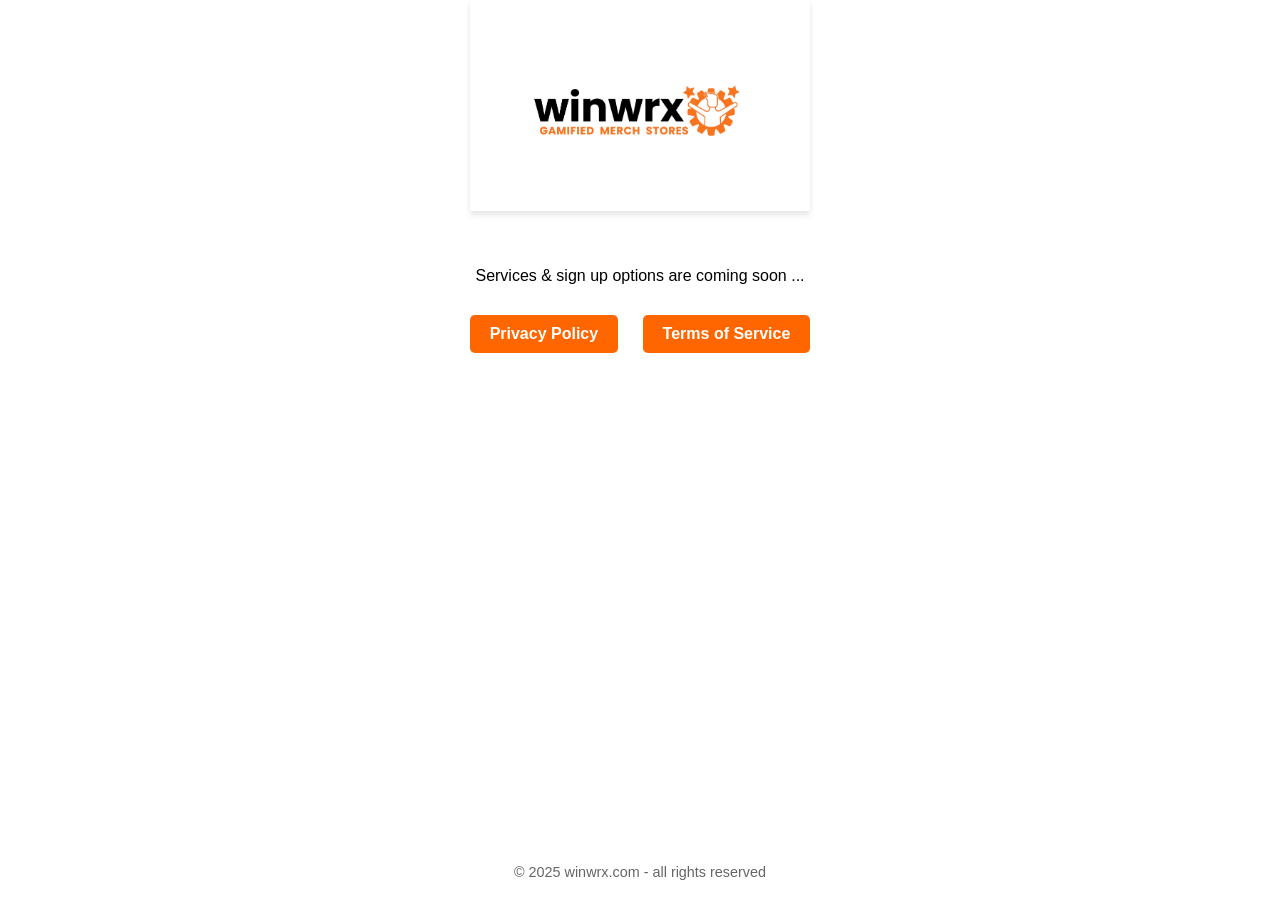
==== index.html @ 3a8d1b9a "Added Terms, Privacy Policy, and Coming Soon pages" ====
﻿<!DOCTYPE html>
<html lang="en">
<head>
    <meta charset="UTF-8">
    <meta name="viewport" content="width=device-width, initial-scale=1.0">
    <title>WinWrx - Home</title>
    <style>

        .btn {
            display: inline-block;
            background-color: #ff6600;
            color: #fff;
            font-size: 1rem;
            font-weight: bold;
            text-decoration: none;
            padding: 10px 20px;
            margin: 10px;
            border-radius: 5px;
            transition: background-color 0.3s ease;
        }

        .btn:hover {
            background-color: #e55a00;
        }

        body {
            margin: 0;
            font-family: Arial, sans-serif;
            background-color: #ffffff;
            color: #000;
            display: flex;
            flex-direction: column;
            align-items: center;
            justify-content: center;
            height: 100vh;
            text-align: center;
        }

        header {
            background-color: #ffffff;
            padding: 20px;
            box-shadow: 0px 4px 6px rgba(0, 0, 0, 0.1);
        }

        img {
            max-width: 300px;
        }

        .tagline {
            font-size: 1.5rem;
            font-weight: bold;
            color: #ff6600;
            margin-top: 10px;
        }

        .content {
            margin-top: 40px;
        }

            .content h1 {
                font-size: 2.5rem;
                color: #000;
            }

        .cta-buttons {
            margin-top: 20px;
        }

            .cta-buttons button {
                background-color: #ff6600;
                color: #fff;
                font-size: 1rem;
                font-weight: bold;
                border: none;
                border-radius: 5px;
                padding: 10px 20px;
                margin: 10px;
                cursor: pointer;
                transition: background-color 0.3s ease;
            }

                .cta-buttons button:hover {
                    background-color: #e55a00;
                }

        footer {
            margin-top: auto;
            padding: 20px;
            font-size: 0.9rem;
            color: #666;
        }
    </style>
</head>
<body>
    <header>
        <img src="winwrx-01.jpg" alt="WinWrx Logo">
    </header>
    <div class="content">
        <p>Services &amp; sign up options are coming soon ...</p>
        <div class="cta-buttons">
            <a href="privacy.html" class="btn">Privacy Policy</a>
            <a href="terms.html" class="btn">Terms of Service</a>
        </div>
    </div>

    <footer>
        &copy; 2025 winwrx.com - all rights reserved
    </footer>
</body>
</html>
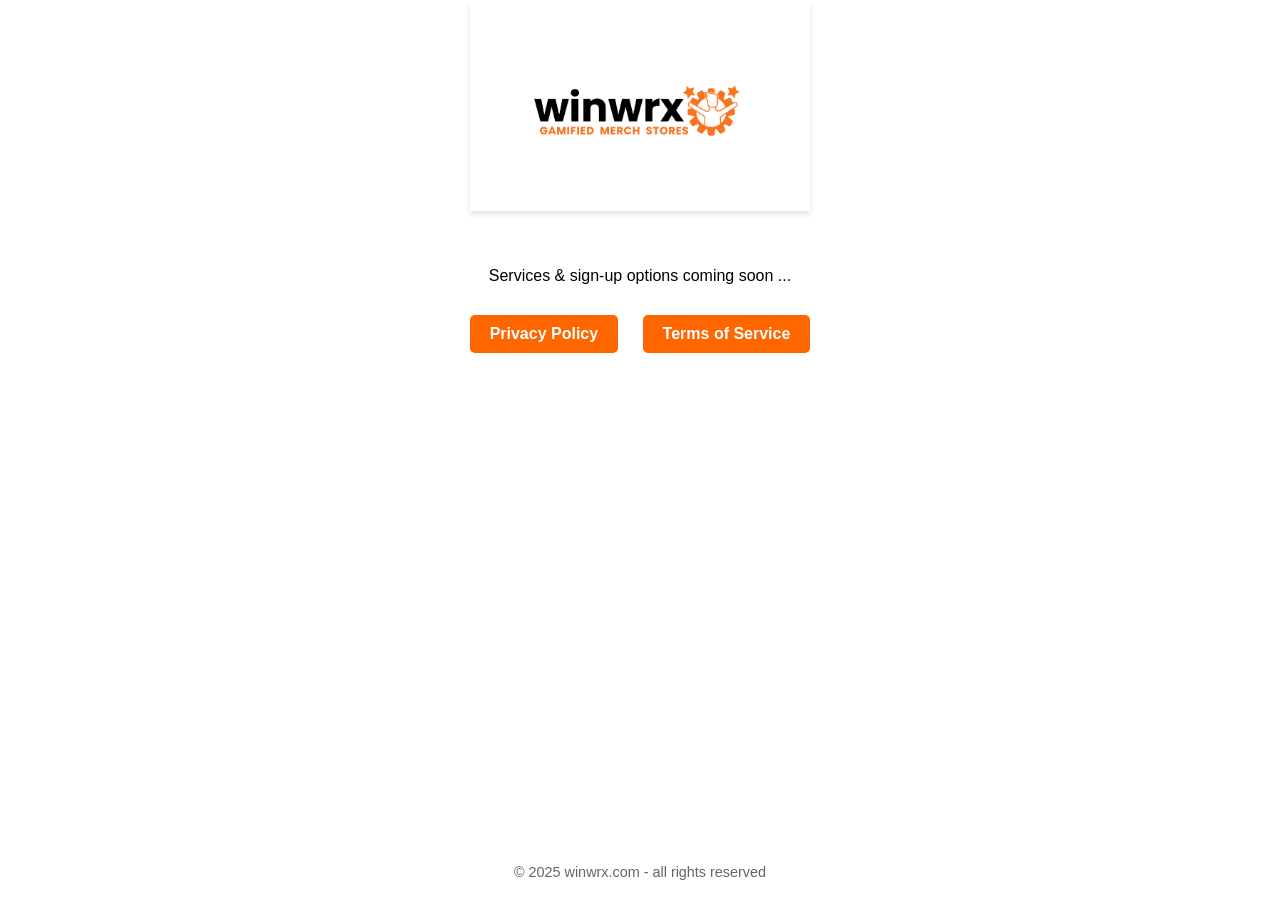
==== commit c6b61230: "Add files via upload" ====
--- a/index.html
+++ b/index.html
@@ -96,7 +96,7 @@
         <img src="winwrx-01.jpg" alt="WinWrx Logo">
     </header>
     <div class="content">
-        <p>Services &amp; sign up options are coming soon ...</p>
+        <p>Services &amp; sign-up options coming soon ...</p>
         <div class="cta-buttons">
             <a href="privacy.html" class="btn">Privacy Policy</a>
             <a href="terms.html" class="btn">Terms of Service</a>
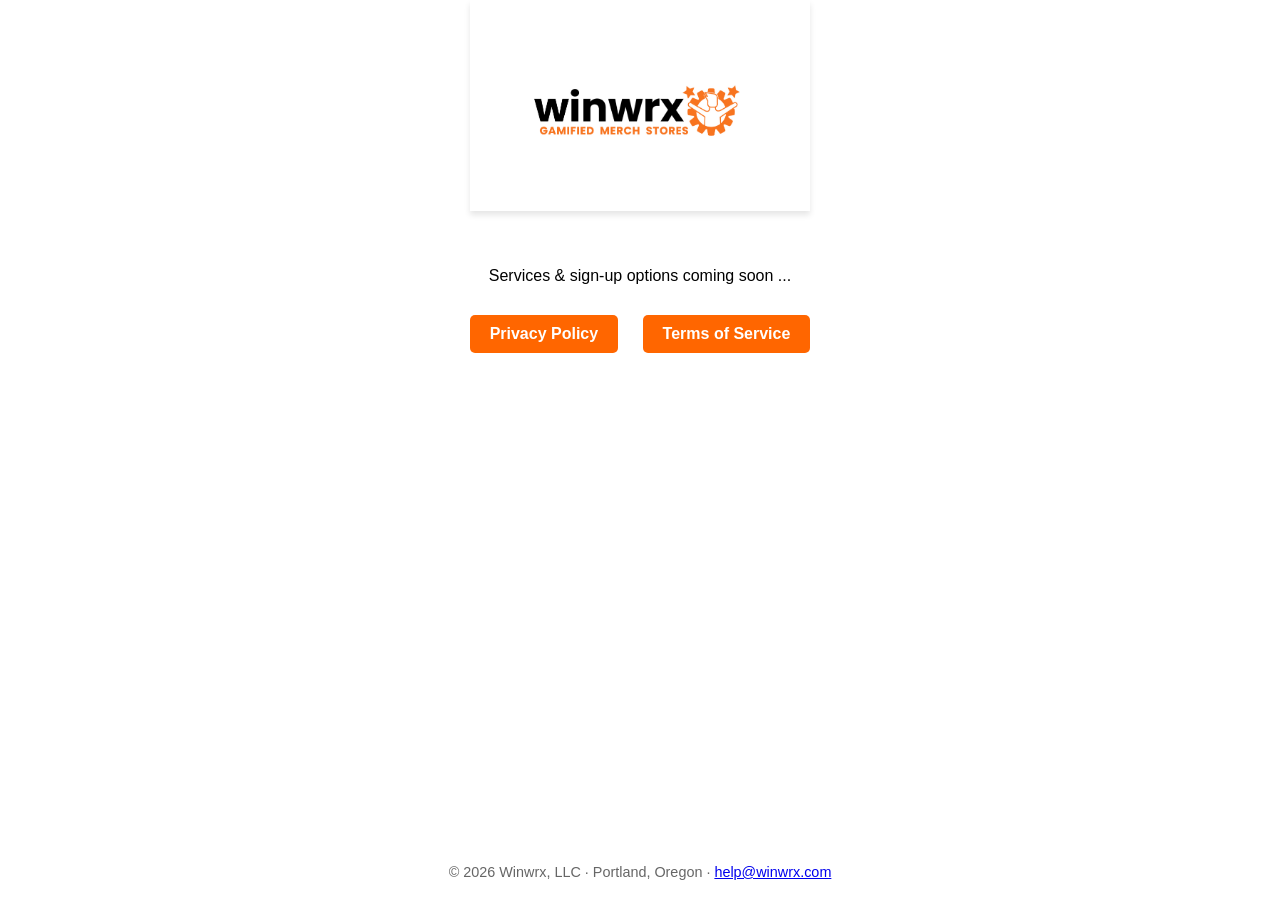
==== commit e61872ab: "Footer: Winwrx, LLC, Portland, and help@winwrx.com Co-Authored-By: Claude Opus 5.5 <noreply@anthropi" ====
--- a/index.html
+++ b/index.html
@@ -104,7 +104,7 @@
     </div>
 
     <footer>
-        &copy; 2025 winwrx.com - all rights reserved
+        &copy; 2026 Winwrx, LLC &middot; Portland, Oregon &middot; <a href="mailto:help@winwrx.com">help@winwrx.com</a>
     </footer>
 </body>
 </html>
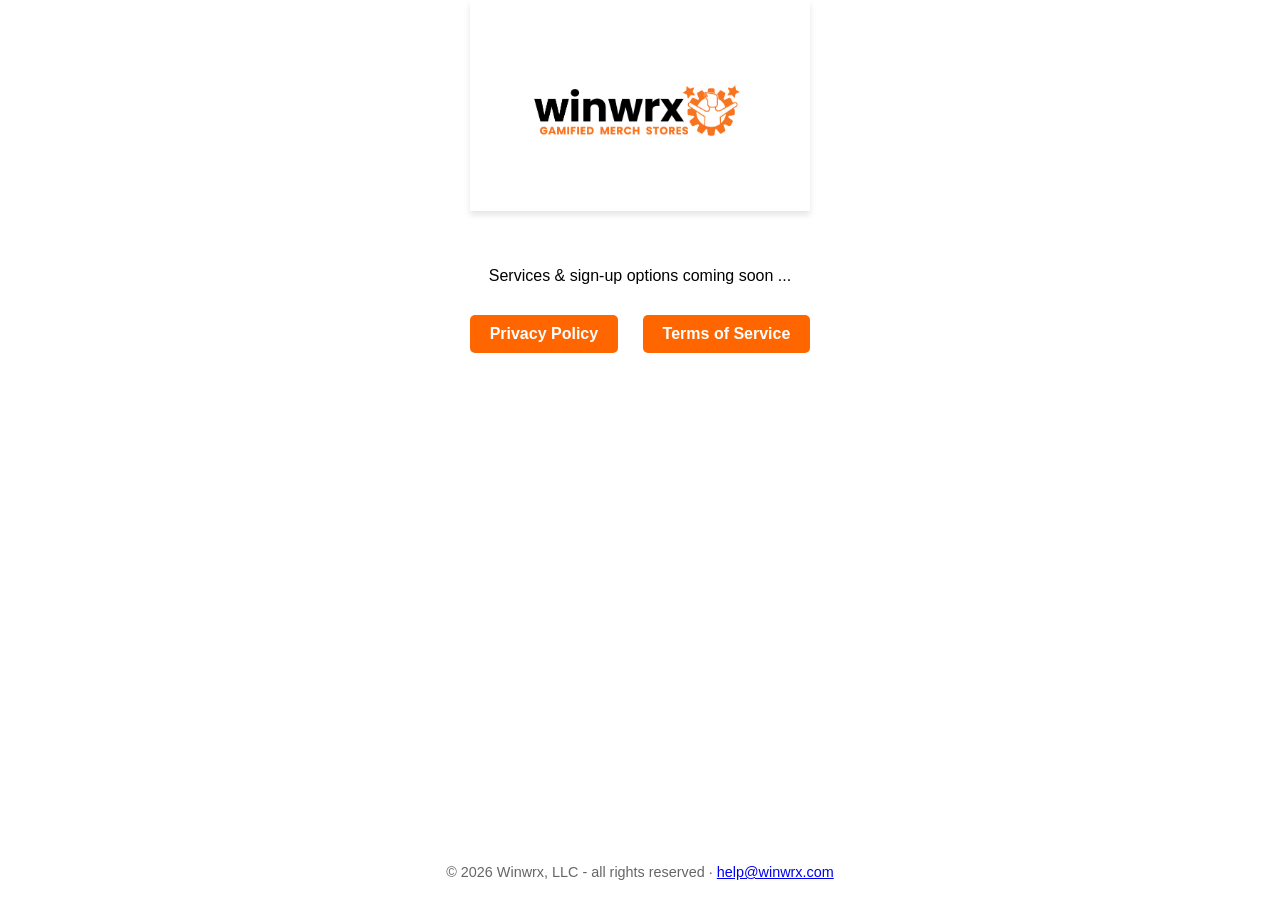
==== commit bba5bca3: "Footer: all rights reserved, no city Co-Authored-By: Claude Opus 5.5 <noreply@anthropic.com>" ====
--- a/index.html
+++ b/index.html
@@ -104,7 +104,16 @@
     </div>
 
     <footer>
-        &copy; 2026 Winwrx, LLC &middot; Portland, Oregon &middot; <a href="mailto:help@winwrx.com">help@winwrx.com</a>
+        &copy; 2026 Winwrx, LLC - all rights reserved &middot; <a class="mail" data-u="help" data-d="winwrx.com">help at winwrx dot com</a>
     </footer>
+    <script>
+        // The address is put together here rather than written in the page, so the
+        // scrapers that read raw HTML never see it.
+        document.querySelectorAll("a.mail").forEach(function (a) {
+            var addr = a.dataset.u + "@" + a.dataset.d;
+            a.href = "mailto:" + addr;
+            a.textContent = addr;
+        });
+    </script>
 </body>
 </html>
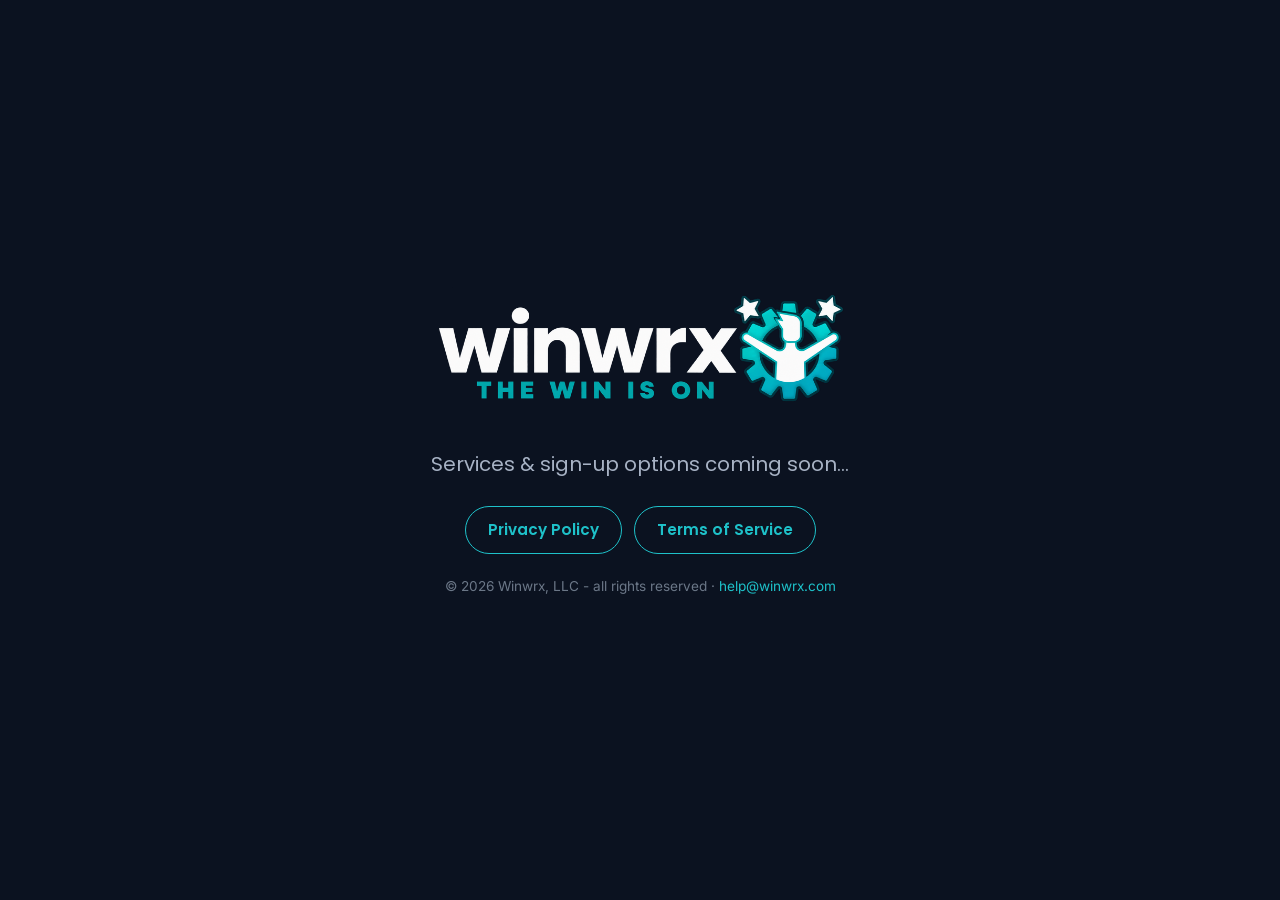
==== commit 493c0303: "The app's look: navy, white, the mark's teal, and the current logo One stylesheet for the three page" ====
--- a/index.html
+++ b/index.html
@@ -4,108 +4,23 @@
     <meta charset="UTF-8">
     <meta name="viewport" content="width=device-width, initial-scale=1.0">
     <title>WinWrx - Home</title>
-    <style>
-
-        .btn {
-            display: inline-block;
-            background-color: #ff6600;
-            color: #fff;
-            font-size: 1rem;
-            font-weight: bold;
-            text-decoration: none;
-            padding: 10px 20px;
-            margin: 10px;
-            border-radius: 5px;
-            transition: background-color 0.3s ease;
-        }
-
-        .btn:hover {
-            background-color: #e55a00;
-        }
-
-        body {
-            margin: 0;
-            font-family: Arial, sans-serif;
-            background-color: #ffffff;
-            color: #000;
-            display: flex;
-            flex-direction: column;
-            align-items: center;
-            justify-content: center;
-            height: 100vh;
-            text-align: center;
-        }
-
-        header {
-            background-color: #ffffff;
-            padding: 20px;
-            box-shadow: 0px 4px 6px rgba(0, 0, 0, 0.1);
-        }
-
-        img {
-            max-width: 300px;
-        }
-
-        .tagline {
-            font-size: 1.5rem;
-            font-weight: bold;
-            color: #ff6600;
-            margin-top: 10px;
-        }
-
-        .content {
-            margin-top: 40px;
-        }
-
-            .content h1 {
-                font-size: 2.5rem;
-                color: #000;
-            }
-
-        .cta-buttons {
-            margin-top: 20px;
-        }
-
-            .cta-buttons button {
-                background-color: #ff6600;
-                color: #fff;
-                font-size: 1rem;
-                font-weight: bold;
-                border: none;
-                border-radius: 5px;
-                padding: 10px 20px;
-                margin: 10px;
-                cursor: pointer;
-                transition: background-color 0.3s ease;
-            }
-
-                .cta-buttons button:hover {
-                    background-color: #e55a00;
-                }
-
-        footer {
-            margin-top: auto;
-            padding: 20px;
-            font-size: 0.9rem;
-            color: #666;
-        }
-    </style>
+    <link rel="preconnect" href="https://fonts.googleapis.com">
+    <link rel="preconnect" href="https://fonts.gstatic.com" crossorigin>
+    <link rel="stylesheet" href="https://fonts.googleapis.com/css2?family=Inter:wght@400;600&family=Poppins:wght@600;700&display=swap">
+    <link rel="stylesheet" href="style.css">
 </head>
 <body>
-    <header>
-        <img src="winwrx-01.jpg" alt="WinWrx Logo">
-    </header>
-    <div class="content">
-        <p>Services &amp; sign-up options coming soon ...</p>
-        <div class="cta-buttons">
+    <main class="hold">
+        <img class="logo" src="winwrx-logo.png" alt="winwrx - the win is on">
+        <p class="soon">Services &amp; sign-up options coming soon&hellip;</p>
+        <div class="btns">
             <a href="privacy.html" class="btn">Privacy Policy</a>
             <a href="terms.html" class="btn">Terms of Service</a>
         </div>
-    </div>
-
-    <footer>
-        &copy; 2026 Winwrx, LLC - all rights reserved &middot; <a class="mail" data-u="help" data-d="winwrx.com">help at winwrx dot com</a>
-    </footer>
+        <footer>
+            &copy; 2026 Winwrx, LLC - all rights reserved &middot; <a class="mail" data-u="help" data-d="winwrx.com">help at winwrx dot com</a>
+        </footer>
+    </main>
     <script>
         // The address is put together here rather than written in the page, so the
         // scrapers that read raw HTML never see it.
--- a/style.css
+++ b/style.css
@@ -0,0 +1,92 @@
+/* winwrx.com - the holding page and its policies, in the app's own look: navy, white,
+   the mark's teal. The same tokens as the full site in the WinWrx repo (site/site.css). */
+
+:root {
+    --ground: #0b1220;
+    --surface: #141f33;
+    --line: rgba(255, 255, 255, 0.10);
+    --ink: #ffffff;
+    --muted: #a7b2c4;
+    --dim: #6b7787;
+    --teal: #1ec1c9;
+    --teal-ink: #06262a;
+    --font-display: "Poppins", system-ui, sans-serif;
+    --font-body: "Inter", system-ui, -apple-system, "Segoe UI", sans-serif;
+}
+
+* { box-sizing: border-box; }
+
+body {
+    margin: 0;
+    background: var(--ground);
+    color: var(--ink);
+    font-family: var(--font-body);
+    line-height: 1.6;
+}
+
+a { color: var(--teal); text-decoration: none; }
+a:hover { text-decoration: underline; }
+
+/* The home page: the logo, one line, the two policies. */
+.hold {
+    min-height: 100vh;
+    display: flex;
+    flex-direction: column;
+    align-items: center;
+    justify-content: center;
+    padding: 32px 16px;
+    text-align: center;
+}
+
+.hold .logo { width: 100%; max-width: 420px; height: auto; }
+
+.hold .soon {
+    margin: 28px 0 8px;
+    font-family: var(--font-display);
+    font-size: 1.25rem;
+    color: var(--muted);
+}
+
+.btns { display: flex; flex-wrap: wrap; gap: 12px; justify-content: center; margin-top: 18px; }
+
+.btn {
+    display: inline-block;
+    padding: 11px 22px;
+    border-radius: 999px;
+    border: 1px solid var(--teal);
+    color: var(--teal);
+    font-family: var(--font-display);
+    font-weight: 600;
+    font-size: .95rem;
+}
+
+.btn:hover { background: var(--teal); color: var(--teal-ink); text-decoration: none; }
+
+/* The policies: a reading column on a card. */
+.doc { max-width: 820px; margin: 0 auto; padding: 28px 16px 60px; }
+
+.doc .top { display: block; margin-bottom: 18px; }
+.doc .top img { width: 180px; height: auto; }
+
+.container {
+    background: var(--surface);
+    border: 1px solid var(--line);
+    border-radius: 14px;
+    padding: 28px 28px 8px;
+}
+
+.container h1 { font-family: var(--font-display); color: var(--teal); margin: 0 0 12px; line-height: 1.2; }
+.container h2 { font-family: var(--font-display); color: var(--ink); font-size: 1.15rem; margin: 26px 0 8px; }
+.container p, .container li { color: var(--muted); }
+.container strong { color: var(--ink); }
+
+footer {
+    padding: 22px 0;
+    text-align: center;
+    font-size: .85rem;
+    color: var(--dim);
+}
+
+@media (max-width: 560px) {
+    .container { padding: 20px 18px 4px; }
+}
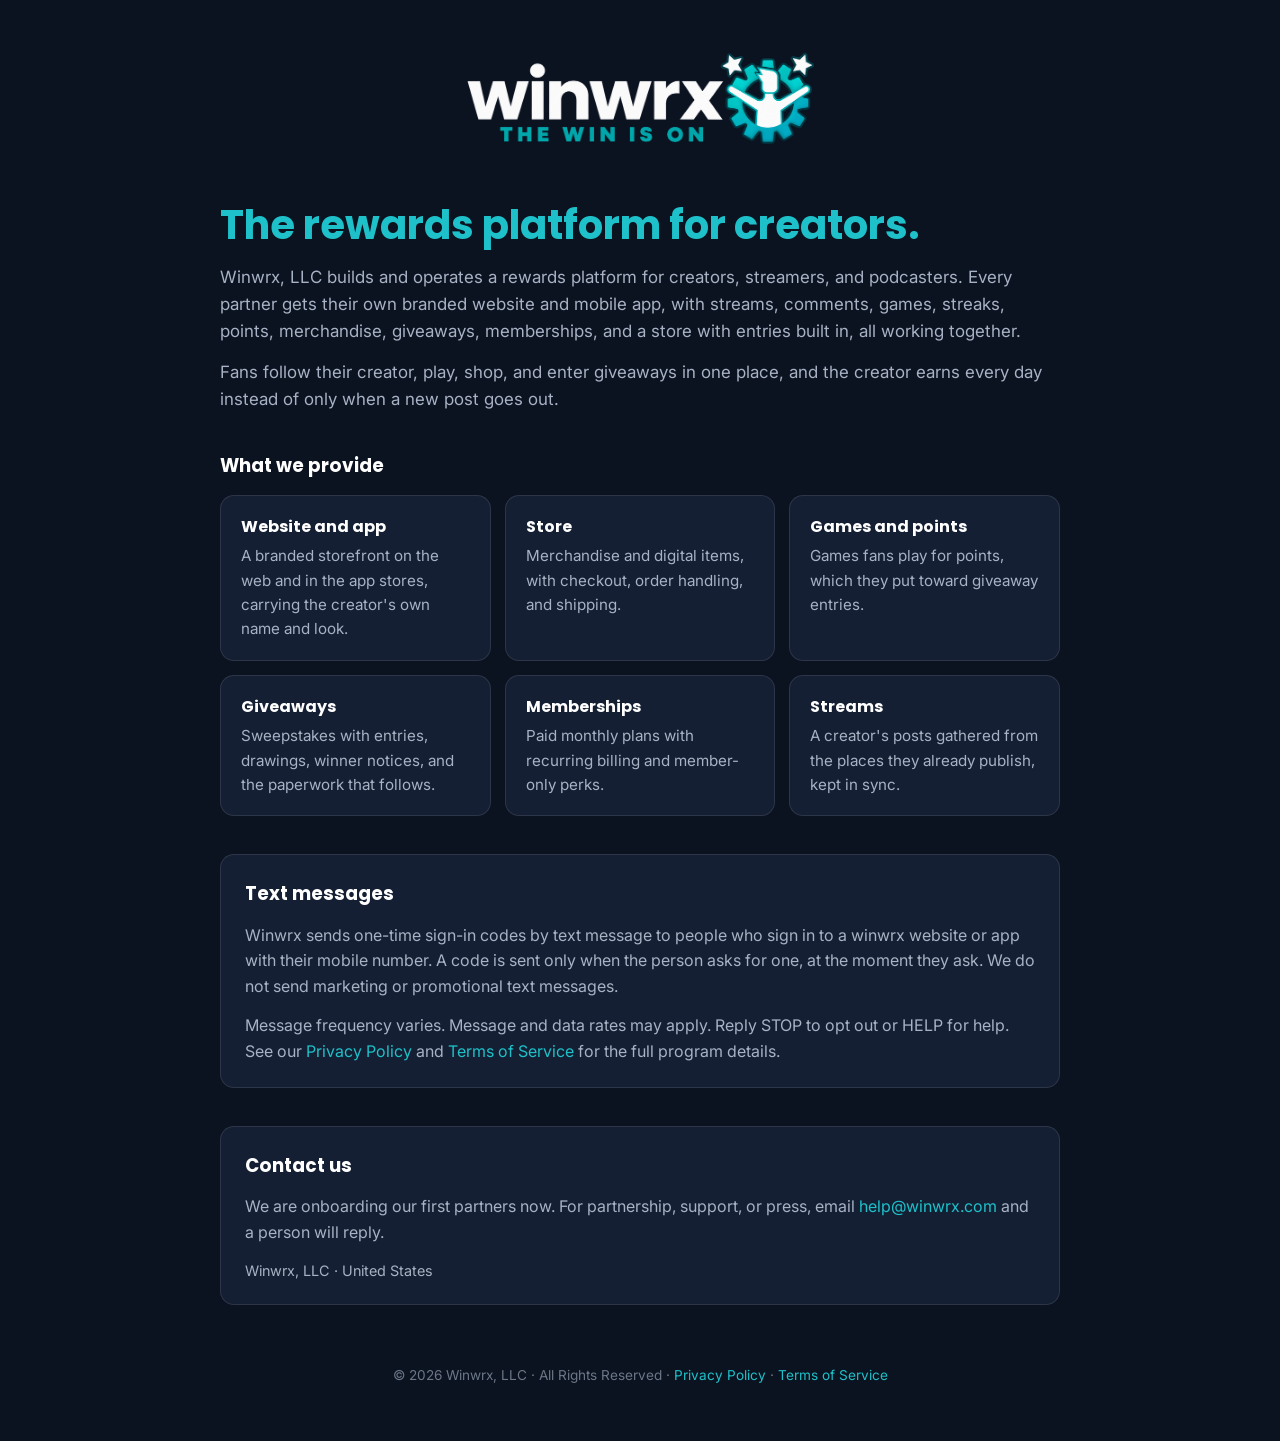
==== commit ee105d95: "Home page: who we are, what we provide, and how to reach us The holding page said only "Services & s" ====
--- a/index.html
+++ b/index.html
@@ -1,34 +1,78 @@
-﻿<!DOCTYPE html>
-<html lang="en">
-<head>
-    <meta charset="UTF-8">
-    <meta name="viewport" content="width=device-width, initial-scale=1.0">
-    <title>WinWrx - Home</title>
-    <link rel="preconnect" href="https://fonts.googleapis.com">
-    <link rel="preconnect" href="https://fonts.gstatic.com" crossorigin>
-    <link rel="stylesheet" href="https://fonts.googleapis.com/css2?family=Inter:wght@400;600&family=Poppins:wght@600;700&display=swap">
-    <link rel="stylesheet" href="style.css">
-</head>
-<body>
-    <main class="hold">
-        <img class="logo" src="winwrx-logo.png" alt="winwrx - the win is on">
-        <p class="soon">Services &amp; sign-up options coming soon&hellip;</p>
-        <div class="btns">
-            <a href="privacy.html" class="btn">Privacy Policy</a>
-            <a href="terms.html" class="btn">Terms of Service</a>
-        </div>
-        <footer>
-            &copy; 2026 Winwrx, LLC - all rights reserved &middot; <a class="mail" data-u="help" data-d="winwrx.com">help at winwrx dot com</a>
-        </footer>
-    </main>
-    <script>
-        // The address is put together here rather than written in the page, so the
-        // scrapers that read raw HTML never see it.
-        document.querySelectorAll("a.mail").forEach(function (a) {
-            var addr = a.dataset.u + "@" + a.dataset.d;
-            a.href = "mailto:" + addr;
-            a.textContent = addr;
-        });
-    </script>
-</body>
-</html>
+<!DOCTYPE html>
+<html lang="en">
+<head>
+    <meta charset="UTF-8">
+    <meta name="google-adsense-account" content="ca-pub-6099038135596862">
+    <meta name="viewport" content="width=device-width, initial-scale=1.0">
+    <title>Winwrx</title>
+    <meta name="description" content="Winwrx, LLC builds and operates a rewards platform for creators: a branded website, app, and store with streams, games, points, giveaways, and memberships.">
+    <link rel="preconnect" href="https://fonts.googleapis.com">
+    <link rel="preconnect" href="https://fonts.gstatic.com" crossorigin>
+    <link rel="stylesheet" href="https://fonts.googleapis.com/css2?family=Inter:wght@400;600&family=Poppins:wght@600;700&display=swap">
+    <link rel="stylesheet" href="style.css">
+</head>
+<body>
+    <main class="page">
+        <header class="brand">
+            <img class="logo" src="winwrx-logo.png" alt="winwrx - the win is on">
+        </header>
+
+        <section class="intro">
+            <h1>The rewards platform for creators.</h1>
+            <p class="lede">
+                Winwrx, LLC builds and operates a rewards platform for creators, streamers, and
+                podcasters. Every partner gets their own branded website and mobile app,
+                with streams, comments, games, streaks, points, merchandise, giveaways,
+                memberships, and a store with entries built in, all working together.
+            </p>
+            <p class="lede">
+                Fans follow their creator, play, shop, and enter giveaways in one place, and the
+                creator earns every day instead of only when a new post goes out.
+            </p>
+        </section>
+
+        <section class="what">
+            <h2>What we provide</h2>
+            <ul class="grid">
+                <li><strong>Website and app</strong>A branded storefront on the web and in the app stores, carrying the creator's own name and look.</li>
+                <li><strong>Store</strong>Merchandise and digital items, with checkout, order handling, and shipping.</li>
+                <li><strong>Games and points</strong>Games fans play for points, which they put toward giveaway entries.</li>
+                <li><strong>Giveaways</strong>Sweepstakes with entries, drawings, winner notices, and the paperwork that follows.</li>
+                <li><strong>Memberships</strong>Paid monthly plans with recurring billing and member-only perks.</li>
+                <li><strong>Streams</strong>A creator's posts gathered from the places they already publish, kept in sync.</li>
+            </ul>
+        </section>
+
+        <section class="block" id="sms">
+            <h2>Text messages</h2>
+            <p>
+                Winwrx sends one-time sign-in codes by text message to people who sign in to a
+                winwrx website or app with their mobile number. A code is sent only when the
+                person asks for one, at the moment they ask. We do not send marketing or
+                promotional text messages.
+            </p>
+            <p>
+                Message frequency varies. Message and data rates may apply. Reply STOP to opt out
+                or HELP for help. See our <a href="privacy.html#sms">Privacy Policy</a> and
+                <a href="terms.html">Terms of Service</a> for the full program details.
+            </p>
+        </section>
+
+        <section class="block" id="contact">
+            <h2>Contact us</h2>
+            <p>
+                We are onboarding our first partners now. For partnership, support, or press,
+                email <a href="mailto:help@winwrx.com">help@winwrx.com</a> and a person will
+                reply.
+            </p>
+            <p class="org">Winwrx, LLC &middot; United States</p>
+        </section>
+
+        <footer>
+            &copy; 2026 Winwrx, LLC &middot; All Rights Reserved &middot;
+            <a href="privacy.html">Privacy Policy</a> &middot;
+            <a href="terms.html">Terms of Service</a>
+        </footer>
+    </main>
+</body>
+</html>
--- a/style.css
+++ b/style.css
@@ -27,40 +27,71 @@
 a { color: var(--teal); text-decoration: none; }
 a:hover { text-decoration: underline; }
 
-/* The home page: the logo, one line, the two policies. */
-.hold {
-    min-height: 100vh;
-    display: flex;
-    flex-direction: column;
-    align-items: center;
-    justify-content: center;
-    padding: 32px 16px;
-    text-align: center;
+/* The home page: who we are, what we provide, and how to reach us. */
+.page { max-width: 880px; margin: 0 auto; padding: 40px 20px 0; }
+
+.brand { text-align: center; }
+.brand .logo { width: 100%; max-width: 360px; height: auto; }
+
+.intro { margin: 34px 0 6px; }
+
+.intro h1 {
+    font-family: var(--font-display);
+    font-size: clamp(1.7rem, 4.4vw, 2.5rem);
+    line-height: 1.15;
+    text-wrap: balance;
+    margin: 0 0 16px;
+    color: var(--teal);
 }
 
-.hold .logo { width: 100%; max-width: 420px; height: auto; }
+.lede { color: var(--muted); font-size: 1.06rem; margin: 0 0 14px; }
 
-.hold .soon {
-    margin: 28px 0 8px;
+h2 {
     font-family: var(--font-display);
-    font-size: 1.25rem;
-    color: var(--muted);
+    font-size: 1.15rem;
+    margin: 0 0 14px;
+    color: var(--ink);
 }
 
-.btns { display: flex; flex-wrap: wrap; gap: 12px; justify-content: center; margin-top: 18px; }
+.what { margin-top: 38px; }
 
-.btn {
-    display: inline-block;
-    padding: 11px 22px;
-    border-radius: 999px;
-    border: 1px solid var(--teal);
-    color: var(--teal);
-    font-family: var(--font-display);
-    font-weight: 600;
+.grid {
+    list-style: none;
+    margin: 0;
+    padding: 0;
+    display: grid;
+    grid-template-columns: repeat(auto-fit, minmax(240px, 1fr));
+    gap: 14px;
+}
+
+.grid li {
+    background: var(--surface);
+    border: 1px solid var(--line);
+    border-radius: 14px;
+    padding: 18px 20px;
+    color: var(--muted);
     font-size: .95rem;
 }
 
-.btn:hover { background: var(--teal); color: var(--teal-ink); text-decoration: none; }
+.grid strong {
+    display: block;
+    font-family: var(--font-display);
+    color: var(--ink);
+    font-size: 1rem;
+    margin-bottom: 5px;
+}
+
+.block {
+    margin-top: 38px;
+    background: var(--surface);
+    border: 1px solid var(--line);
+    border-radius: 14px;
+    padding: 24px 24px 8px;
+}
+
+.block p { color: var(--muted); margin: 0 0 14px; }
+
+.org { color: var(--dim); font-size: .9rem; }
 
 /* The policies: a reading column on a card. */
 .doc { max-width: 820px; margin: 0 auto; padding: 28px 16px 60px; }
@@ -81,7 +112,8 @@
 .container strong { color: var(--ink); }
 
 footer {
-    padding: 22px 0;
+    margin-top: 38px;
+    padding: 22px 0 54px;
     text-align: center;
     font-size: .85rem;
     color: var(--dim);
